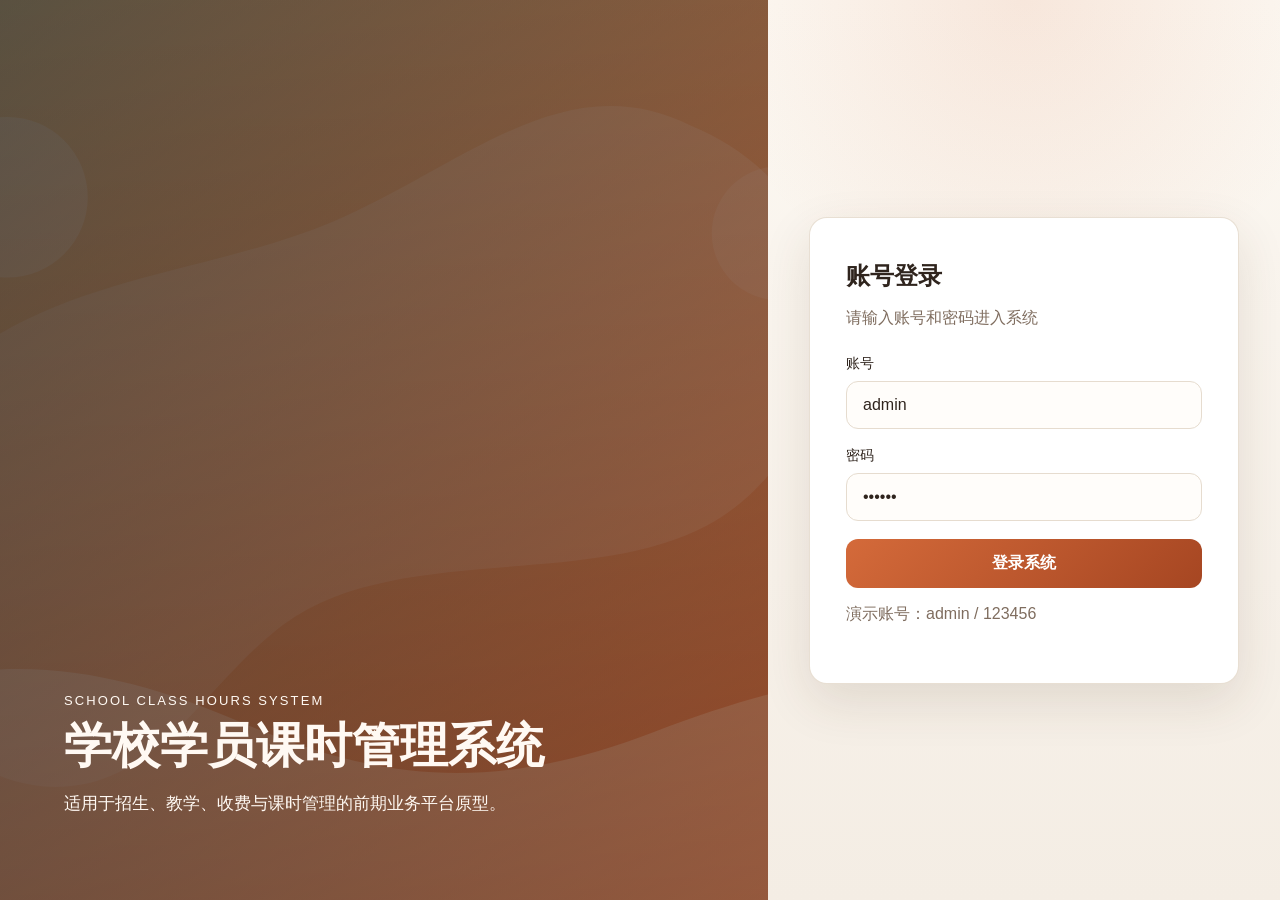
==== pages/dashboard.html @ 2f424b57 "完善班级删除规则与提示" ====
<!DOCTYPE html>
<html lang="zh-CN">

<head>
  <meta charset="UTF-8">
  <meta name="viewport" content="width=device-width, initial-scale=1.0">
  <title>学校学员课时管理系统</title>
  <link rel="stylesheet" href="../css/style.css">
</head>

<body>
  <section class="dashboard">
    <aside class="sidebar">
      <div class="brand-block">
        <div class="brand-mark">艺</div>
        <div>
          <h2>课时管理系统</h2>
          <p>School Admin</p>
        </div>
      </div>

      <nav class="menu">
        <div class="menu-group" data-group="frontdesk">
          <button class="menu-parent active expanded" type="button" data-parent="frontdesk">
            <span>前台业务</span>
            <span class="menu-arrow">▼</span>
          </button>
          <div class="submenu">
            <button class="menu-item" type="button" data-page="enrollment" data-parent-group="frontdesk">新生报名</button>
          </div>
        </div>

        <div class="menu-group" data-group="teaching">
          <button class="menu-parent active expanded" type="button" data-parent="teaching">
            <span>教学管理</span>
            <span class="menu-arrow">▼</span>
          </button>
          <div class="submenu">
            <button class="menu-item" type="button" data-page="teacher" data-parent-group="teaching">教师管理</button>
            <button class="menu-item" type="button" data-page="course" data-parent-group="teaching">课程管理</button>
            <button class="menu-item" type="button" data-page="class" data-parent-group="teaching">班级管理</button>
            <button class="menu-item active" type="button" data-page="student" data-parent-group="teaching">学员管理</button>
            <button class="menu-item" type="button" data-page="session" data-parent-group="teaching">上课管理</button>
            <button class="menu-item" type="button" data-page="charge" data-parent-group="teaching">收费模式</button>
          </div>
        </div>

        <div class="menu-group" data-group="finance">
          <button class="menu-parent active expanded" type="button" data-parent="finance">
            <span>财务管理</span>
            <span class="menu-arrow">▼</span>
          </button>
          <div class="submenu">
            <button class="menu-item" type="button" data-page="transaction" data-parent-group="finance">流水管理</button>
          </div>
        </div>
      </nav>
    </aside>

    <main class="main-panel">
      <header class="topbar">
        <div>
          <p class="page-tag" id="pageTag">教学管理</p>
          <h1 id="pageTitle">学员管理</h1>
        </div>

        <div class="top-actions">
          <label class="search-box hidden" id="topSearchBox">
            <input type="search" id="studentSearch" placeholder="搜索学员姓名" autocomplete="off" autocapitalize="off" autocorrect="off" spellcheck="false">
            <span>搜索</span>
          </label>
          <button class="ghost-btn" type="button" id="logoutBtn">退出登录</button>
        </div>
      </header>

      <section class="content-panels">
        <section class="content-panel active" id="panel-student">
          <div class="content-grid">
            <article class="hero-card">
              <div>
                <p class="card-tag">学员管理</p>
                <h2>在读学员总览</h2>
                <p class="card-desc">查看当前在读学员、续费提醒、班级分布与生日提醒情况。</p>
                <div class="mini-stats student-mini-stats">
                  <div class="mini-stat">
                    <strong id="studentTotalCount">0</strong>
                    <span>在读学员</span>
                  </div>
                  <div class="mini-stat">
                    <strong id="studentClassCount">0</strong>
                    <span>开班数量</span>
                  </div>
                  <div class="mini-stat">
                    <strong id="studentBirthdayCount">0</strong>
                    <span>7天生日提醒</span>
                  </div>
                </div>
              </div>
              <div class="hero-actions">
                <button class="primary-btn" type="button" id="viewRenewalBtn">查看续费学员</button>
                <button class="secondary-btn" type="button" id="openSessionManageBtn">打开上课管理</button>
              </div>
            </article>

            <article class="info-card">
              <p class="card-tag">学员档案</p>
              <h3>管理说明</h3>
              <ul class="feature-list">
                <li>支持查看学员详情、转班、换老师、停课恢复、退费。</li>
                <li>剩余课时与上课记录联动，删除上课记录会自动恢复对应课时。</li>
                <li>剩余 4 课时及以下的学员会进入续费提醒。</li>
                <li>停课学员会被冻结，不能继续划课时；恢复后才可继续记录。</li>
              </ul>
            </article>

            <article class="table-card">
              <div class="section-head">
                <div>
                  <p class="card-tag">学员管理</p>
                  <h3>在读学员列表</h3>
                </div>
                <span class="result-count" id="resultCount">0 位学员</span>
              </div>
              <div id="studentStatusFilters" class="student-filter-bar"></div>
              <div class="table-wrap">
                <table>
                  <thead>
                    <tr>
                      <th>学员姓名</th>
                      <th>联系电话</th>
                      <th>报名课程</th>
                      <th>报名班级</th>
                      <th>授课老师</th>
                      <th>总课时</th>
                      <th>剩余课时</th>
                      <th>状态</th>
                      <th>操作</th>
                    </tr>
                  </thead>
                  <tbody id="studentTableBody"></tbody>
                </table>
              </div>
            </article>
          </div>
        </section>

        <section class="content-panel" id="panel-enrollment">
          <article class="panel-card wide-card">
            <div class="section-head">
              <div>
                <h3 id="enrollmentSectionTitle">新生报名管理</h3>
              </div>
            </div>

            <div class="business-nav">
              <button class="business-tab active" type="button" data-business-tab="registration">新生报名</button>
              <button class="business-tab" type="button" data-business-tab="retail">教材零售</button>
              <button class="business-tab" type="button" data-business-tab="birthday">学员生日</button>
              <button class="business-tab" type="button" data-business-tab="today">今日办理</button>
            </div>

            <div class="business-panel active" id="business-registration">
              <div class="form-section">
                <div class="section-head compact-head">
                  <div>
                    <h3>报名资料录入</h3>
                    <p class="form-helper">带 <span class="required-mark">*</span> 的栏目为必填项。课程和班级数据会与课程管理、班级管理保持同步。</p>
                  </div>
                </div>

                <div class="form-grid form-grid-3">
                  <div class="form-field">
                    <label>报名日期 <span class="required-mark">*</span></label>
                    <input type="date" id="enrollDateInput">
                  </div>
                  <div class="form-field">
                    <label>学员姓名 <span class="required-mark">*</span></label>
                    <input type="text" id="studentNameInput" autocomplete="off">
                  </div>
                  <div class="form-field">
                    <label>家长姓名 <span class="required-mark">*</span></label>
                    <input type="text" id="parentNameInput" autocomplete="off">
                  </div>
                  <div class="form-field">
                    <label>联系电话 <span class="required-mark">*</span></label>
                    <input type="text" id="parentPhoneInput" autocomplete="off">
                  </div>
                  <div class="form-field">
                    <label>学员年龄 <span class="required-mark">*</span></label>
                    <input type="number" id="studentAgeInput" min="1">
                  </div>
                  <div class="form-field">
                    <label>出生日期 <span class="required-mark">*</span></label>
                    <input type="date" id="birthMonthInput">
                  </div>
                  <div class="form-field">
                    <label>报名课程类型 <span class="required-mark">*</span></label>
                    <select id="courseSelect"></select>
                  </div>
                  <div class="form-field">
                    <label>报名班级 <span class="required-mark">*</span></label>
                    <select id="classSelect"></select>
                  </div>
                  <div class="form-field">
                    <label>授课老师 <span class="required-mark">*</span></label>
                    <select id="teacherSelect"></select>
                  </div>
                  <div class="form-field">
                    <label>报名课时包 <span class="required-mark">*</span></label>
                    <select id="packageSelect"></select>
                  </div>
                  <div class="form-field">
                    <label>赠送课时</label>
                    <input type="number" id="giftHoursInput" min="0" value="0">
                  </div>
                  <div class="form-field">
                    <label>课时说明</label>
                    <input type="text" id="packageNoteInput" autocomplete="off">
                  </div>
                  <div class="form-field" style="grid-column: 1 / -1;">
                    <label>备注事项</label>
                    <textarea id="remarkInput" rows="3"></textarea>
                  </div>
                </div>

                <p class="form-helper top-space" id="enrollmentEditHint">当前为新增报名状态，可直接填写后提交。</p>
                <div class="enrollment-actions">
                  <button class="primary-btn" type="button" id="saveEnrollmentBtn">提交按钮</button>
                  <button class="secondary-btn" type="button" id="resetEnrollmentBtn">重置内容</button>
                </div>
              </div>

              <div class="section-head">
                <div>
                  <h3>今日新生报名记录</h3>
                </div>
                <span class="result-count" id="enrollmentCount">0 条记录</span>
              </div>
              <div class="table-wrap">
                <table>
                  <thead>
                    <tr>
                      <th>报名日期</th>
                      <th>学员姓名</th>
                      <th>家长姓名</th>
                      <th>报名课程</th>
                      <th>报名班级</th>
                      <th>课时包</th>
                      <th>赠送课时</th>
                      <th>授课老师</th>
                      <th>操作</th>
                    </tr>
                  </thead>
                  <tbody id="enrollmentTableBody"></tbody>
                </table>
              </div>
            </div>

            <div class="business-panel" id="business-retail">
              <div class="section-head">
                <div>
                  <h3>教材零售</h3>
                  <p class="form-helper">零售记录会自动同步到流水管理中。</p>
                </div>
                <button class="primary-btn" type="button" id="addRetailBtn">新增零售</button>
              </div>
              <div class="table-wrap">
                <table>
                  <thead>
                    <tr>
                      <th>销售日期</th>
                      <th>物品名称</th>
                      <th>商品分类</th>
                      <th>数量</th>
                      <th>单价</th>
                      <th>销售金额</th>
                      <th>购买人</th>
                      <th>操作</th>
                    </tr>
                  </thead>
                  <tbody id="retailTableBody"></tbody>
                </table>
              </div>
            </div>

            <div class="business-panel" id="business-birthday">
              <div class="section-head">
                <div>
                  <h3>学员生日</h3>
                  <p class="form-helper">仅展示当前日期起 7 天内即将过生日的学员。</p>
                </div>
              </div>
              <div class="table-wrap">
                <table>
                  <thead>
                    <tr>
                      <th>学员姓名</th>
                      <th>生日日期</th>
                      <th>班级</th>
                      <th>备注</th>
                      <th>操作</th>
                    </tr>
                  </thead>
                  <tbody id="birthdayTableBody"></tbody>
                </table>
              </div>
            </div>

            <div class="business-panel" id="business-today">
              <div class="section-head">
                <div>
                  <h3>今日办理</h3>
                </div>
              </div>
              <div class="form-grid form-grid-3">
                <div class="form-field">
                  <label>办理日期</label>
                  <input type="date" id="todayDateFilter">
                </div>
                <div class="form-field">
                  <label>课程类别</label>
                  <select id="todayCourseFilter"></select>
                </div>
                <div class="form-field align-end">
                  <div class="inline-actions">
                    <button class="primary-btn" type="button" id="filterTodayBtn">办理查询</button>
                    <button class="secondary-btn" type="button" id="resetTodayBtn">清空</button>
                  </div>
                </div>
              </div>
              <div class="table-wrap top-space">
                <table>
                  <thead>
                    <tr>
                      <th>办理日期</th>
                      <th>时间</th>
                      <th>办理事项</th>
                      <th>姓名</th>
                      <th>课程类别</th>
                      <th>状态</th>
                    </tr>
                  </thead>
                  <tbody id="todayTableBody"></tbody>
                </table>
              </div>
            </div>
          </article>
        </section>

        <section class="content-panel" id="panel-teacher">
          <article class="panel-card">
            <div class="teacher-toolbar">
              <div>
                <p class="card-tag">教师管理</p>
                <h3>教师档案</h3>
              </div>
              <div class="inline-actions">
                <label class="search-box teacher-search-box">
                  <input type="search" id="teacherSearch" placeholder="搜索教师姓名或电话" autocomplete="off">
                  <span>搜索</span>
                </label>
                <button class="primary-btn" type="button" id="addTeacherBtn">添加教师</button>
              </div>
            </div>

            <div class="teacher-list-head hidden" id="teacherListHead">
              <span class="result-count" id="teacherCount">0 位教师</span>
            </div>
            <div class="teacher-empty-state" id="teacherEmptyState">
              <h4>当前还没有教师信息</h4>
              <p>点击右上角“添加教师”后，这里会显示已有教师的基本信息卡片。</p>
            </div>
            <div class="teacher-card-grid hidden" id="teacherCardList"></div>
          </article>
        </section>

        <section class="content-panel" id="panel-course">
          <article class="panel-card">
            <div class="section-head">
              <div>
                <p class="card-tag">课程管理</p>
                <h3>课程类型维护</h3>
                <p class="form-helper">课程类型单独维护，新生报名和教材零售会同步读取这里的课程数据。</p>
              </div>
              <button class="primary-btn" type="button" id="courseQuickAddBtn">新建课程</button>
            </div>

            <div class="table-wrap">
              <table>
                <thead>
                  <tr>
                    <th>课程类型</th>
                    <th>操作</th>
                  </tr>
                </thead>
                <tbody id="courseTableBody"></tbody>
              </table>
            </div>
          </article>
        </section>

        <section class="content-panel" id="panel-class">
          <article class="panel-card">
            <div class="section-head">
              <div>
                <p class="card-tag">教学管理</p>
                <h3>班级管理</h3>
              </div>
              <div class="inline-actions">
                <label class="search-box class-search-box">
                  <input type="search" id="classSearch" placeholder="搜索班级名称" autocomplete="off">
                  <span>搜索</span>
                </label>
                <button class="primary-btn" type="button" id="addClassTypeBtn">新建班级类型</button>
                <button class="primary-btn" type="button" id="addClassBtn">新建班级</button>
              </div>
            </div>

            <div class="form-section">
              <div class="section-head compact-head">
                <div>
                  <h3>班级设置</h3>
                  <p class="form-helper">班级名称和班级类型在这里维护，新生报名、学员转班和上课管理会同步读取这里的班级数据。</p>
                </div>
              </div>

              <div class="form-grid class-manager-grid">
                <div class="form-field">
                  <label>班级名称</label>
                  <input type="text" id="newClassInput" placeholder="如：古筝少儿启蒙班" autocomplete="off">
                </div>
                <div class="form-field">
                  <label>班级类型</label>
                  <select id="classTypeSelect"></select>
                </div>
              </div>
            </div>

            <div class="table-wrap">
              <table>
                <thead>
                  <tr>
                    <th>班级名称</th>
                    <th>班级类型</th>
                    <th>状态</th>
                    <th>当前授课老师</th>
                    <th>在读学员</th>
                    <th>操作</th>
                  </tr>
                </thead>
                <tbody id="classTableBody"></tbody>
              </table>
            </div>
          </article>
        </section>

        <section class="content-panel" id="panel-session">
          <article class="panel-card wide-card">
            <div class="section-head">
              <div>
                <p class="card-tag">上课管理</p>
                <h3>上课记录</h3>
                <p class="form-helper">先选择教师，再选择班级，只显示该教师当前名下可上课的学员。</p>
              </div>
              <button class="primary-btn" type="button" id="chooseTeacherBtn">选择教师</button>
            </div>

            <div class="mini-stats">
              <div class="mini-stat">
                <strong id="sessionTeacherDisplay">未选择</strong>
                <span>当前教师</span>
              </div>
              <div class="mini-stat">
                <strong id="sessionAvailableClassCount">0</strong>
                <span>可上课班级</span>
              </div>
              <div class="mini-stat">
                <strong id="sessionPendingStudentCount">0 / 0</strong>
                <span>已选学员</span>
              </div>
            </div>

            <div class="session-view-tabs" id="sessionViewTabs">
              <button class="business-tab active" type="button" data-session-view="editor">记录上课</button>
              <button class="business-tab" type="button" data-session-view="history">上课记录</button>
            </div>

            <div class="session-view-panel" id="sessionEditorPanel">
            <div class="form-grid top-space">
              <div class="form-field">
                <label>上课日期</label>
                <input type="date" id="sessionLessonDateInput">
              </div>
            </div>
            <div class="session-class-toolbar">
              <span class="session-class-label">教师名下班级</span>
              <div class="session-class-tabs" id="sessionClassTabs"></div>
            </div>

            <div class="session-student-panel">
              <div class="session-student-list" id="sessionStudentList"></div>
            </div>

            <div class="inline-actions session-action-row">
              <button class="secondary-btn" type="button" id="sessionSelectAllBtn">全选</button>
              <button class="secondary-btn" type="button" id="sessionResetBtn">重置</button>
              <button class="primary-btn" type="button" id="saveSessionBtn">记录上课</button>
            </div>

              </div>

              <div class="session-view-panel hidden" id="sessionHistoryPanel">
              <div class="transaction-filter-bar simple-filter-bar top-space" id="sessionRecordFilterBar">
                <div class="form-field">
                  <label>上课日期</label>
                  <input type="date" id="sessionDateFilter">
                </div>
                <div class="form-field">
                  <label>教师</label>
                  <select id="sessionTeacherFilter"></select>
                </div>
                <div class="form-field">
                  <label>班级</label>
                  <select id="sessionClassFilter"></select>
                </div>
                <div class="form-field align-end">
                  <div class="inline-actions">
                    <button class="primary-btn" type="button" id="filterSessionBtn">查询</button>
                    <button class="secondary-btn" type="button" id="resetSessionFilterBtn">清空</button>
                  </div>
                </div>
              </div>

              <div class="section-head top-space">
              <div>
                <h3>最近上课记录</h3>
              </div>
              <span class="result-count" id="sessionRecordCount">0 条记录</span>
            </div>
            <div class="table-wrap">
              <table>
                <thead>
                  <tr>
                    <th>上课日期</th>
                    <th>教师</th>
                    <th>班级</th>
                    <th>到课人数</th>
                    <th>记录详情</th>
                    <th>操作</th>
                  </tr>
                </thead>
                <tbody id="sessionTableBody"></tbody>
              </table>
            </div>
            <div class="table-pagination">
              <button class="secondary-btn" type="button" id="sessionPrevPageBtn"></button>
              <span class="pagination-info" id="sessionPageInfo"></span>
              <button class="secondary-btn" type="button" id="sessionNextPageBtn"></button>
            </div>
              </div>
          </article>
        </section>

        <section class="content-panel" id="panel-charge">
          <article class="panel-card">
            <div class="section-head">
              <div>
                <p class="card-tag">收费模式</p>
                <h3>课时包设置</h3>
              </div>
            </div>
            <div class="pricing-grid" id="chargePackageList"></div>
          </article>
        </section>

        <section class="content-panel" id="panel-transaction">
          <article class="panel-card">
            <div class="section-head">
              <div>
                <p class="card-tag">财务管理</p>
                <h3>流水管理</h3>
              </div>
            </div>

            <div class="transaction-filter-bar">
              <div class="form-field">
                <label>开始日期</label>
                <input type="date" id="transactionDateFrom">
              </div>
              <div class="form-field">
                <label>结束日期</label>
                <input type="date" id="transactionDateTo">
              </div>
              <div class="form-field">
                <label>校区</label>
                <select id="transactionCampusFilter"></select>
              </div>
              <div class="form-field">
                <label>课程</label>
                <select id="transactionCourseFilter"></select>
              </div>
              <div class="form-field">
                <label>商品分类</label>
                <select id="transactionCategoryFilter"></select>
              </div>
              <div class="form-field">
                <label>搜索姓名</label>
                <input type="search" id="transactionStudentKeyword" autocomplete="off">
              </div>
              <div class="form-field">
                <label>搜索商品名称</label>
                <input type="search" id="transactionItemKeyword" autocomplete="off">
              </div>
              <div class="form-field align-end">
                <div class="inline-actions">
                  <button class="primary-btn" type="button" id="filterTransactionBtn">查询</button>
                  <button class="secondary-btn" type="button" id="resetTransactionBtn">清空</button>
                </div>
              </div>
            </div>

            <div class="mini-stats transaction-stats">
              <div class="mini-stat">
                <strong id="transactionTotalAmount">0</strong>
                <span>查询总金额</span>
              </div>
              <div class="mini-stat">
                <strong id="transactionTuitionAmount">0</strong>
                <span>学费金额</span>
              </div>
              <div class="mini-stat">
                <strong id="transactionRetailAmount">0</strong>
                <span>销售金额</span>
              </div>
              <div class="mini-stat">
                <strong id="transactionOtherAmount">0</strong>
                <span>其他金额</span>
              </div>
            </div>

            <div class="table-wrap">
              <table>
                <thead>
                  <tr>
                    <th>日期</th>
                    <th>姓名</th>
                    <th>类型</th>
                    <th>金额</th>
                    <th>校区</th>
                    <th>课程</th>
                    <th>商品分类</th>
                    <th>商品名称</th>
                    <th>备注</th>
                  </tr>
                </thead>
                <tbody id="transactionTableBody"></tbody>
              </table>
            </div>
          </article>
        </section>
      </section>
    </main>
  </section>

  <div class="modal hidden" id="renewalModal">
    <div class="modal-mask" id="modalMask"></div>
    <div class="modal-card">
      <div class="modal-head">
        <div>
          <h3>即将续费学员</h3>
        </div>
        <button class="close-btn" type="button" id="closeModalBtn">关闭</button>
      </div>
      <div class="modal-list" id="renewalList"></div>
    </div>
  </div>

  <div class="modal hidden" id="renewalFormModal">
    <div class="modal-mask" id="renewalFormModalMask"></div>
    <div class="modal-card">
      <div class="modal-head">
        <div>
          <h3 id="renewalFormTitle">学员续费</h3>
        </div>
        <button class="close-btn" type="button" id="closeRenewalFormBtn">关闭</button>
      </div>
      <div class="form-grid form-grid-3">
        <div class="form-field">
          <label>姓名</label>
          <input type="text" id="renewalStudentName" readonly>
        </div>
        <div class="form-field">
          <label>报名课程</label>
          <input type="text" id="renewalCourseName" readonly>
        </div>
        <div class="form-field">
          <label>课包</label>
          <select id="renewalPackageSelect"></select>
        </div>
        <div class="form-field">
          <label>赠送课时</label>
          <input type="number" id="renewalGiftHoursInput" min="0" value="0">
        </div>
        <div class="form-field">
          <label>应收金额</label>
          <input type="number" id="renewalReceivableInput" readonly>
        </div>
        <div class="form-field">
          <label>优惠方式</label>
          <select id="renewalDiscountMode">
            <option value="discount">%打折</option>
            <option value="reduce">优惠</option>
          </select>
        </div>
        <div class="form-field" id="renewalDiscountRateField">
          <label>折扣选择</label>
          <select id="renewalDiscountRate"></select>
        </div>
        <div class="form-field hidden" id="renewalDiscountAmountField">
          <label>优惠金额</label>
          <input type="number" id="renewalDiscountAmount" min="0" value="0">
        </div>
        <div class="form-field">
          <label>实收金额</label>
          <input type="number" id="renewalReceivedInput" readonly>
        </div>
        <div class="form-field" style="grid-column: 1 / -1;">
          <label>备注</label>
          <textarea id="renewalNoteInput" rows="3"></textarea>
        </div>
      </div>
      <div class="enrollment-actions">
        <button class="primary-btn" type="button" id="saveRenewalBtn">保存续费</button>
        <button class="secondary-btn" type="button" id="cancelRenewalBtn">取消</button>
      </div>
    </div>
  </div>

  <div class="modal hidden" id="teacherModal">
    <div class="modal-mask" id="teacherModalMask"></div>
    <div class="modal-card">
      <div class="modal-head">
        <div>
          <h3 id="teacherFormTitle">添加教师</h3>
        </div>
        <button class="close-btn" type="button" id="closeTeacherModalBtn">关闭</button>
      </div>
      <div class="autofill-decoy">
        <input type="text" autocomplete="username">
        <input type="password" autocomplete="new-password">
      </div>
      <div class="form-grid">
        <div class="form-field">
          <label>教师姓名</label>
          <input type="text" id="teacherName" autocomplete="off">
        </div>
        <div class="form-field">
          <label>昵称</label>
          <input type="text" id="teacherNickname" autocomplete="off">
        </div>
        <div class="form-field">
          <label>教授科目</label>
          <input type="text" id="teacherSubject" autocomplete="off">
        </div>
        <div class="form-field">
          <label>联系电话</label>
          <input type="text" id="teacherPhone" autocomplete="off">
        </div>
      </div>
      <div class="enrollment-actions">
        <button class="primary-btn" type="button" id="saveTeacherBtn">保存教师</button>
        <button class="secondary-btn" type="button" id="cancelTeacherBtn">取消</button>
      </div>
    </div>
  </div>

  <div class="modal hidden" id="retailModal">
    <div class="modal-mask" id="retailModalMask"></div>
    <div class="modal-card">
      <div class="modal-head">
        <div>
          <h3 id="retailFormTitle">新增零售</h3>
        </div>
        <button class="close-btn" type="button" id="closeRetailModalBtn">关闭</button>
      </div>
      <div class="form-grid form-grid-3">
        <div class="form-field">
          <label>销售日期</label>
          <input type="date" id="retailDateInput">
        </div>
        <div class="form-field">
          <label>物品名称</label>
          <input type="text" id="retailItemInput" autocomplete="off">
        </div>
        <div class="form-field">
          <label>商品分类</label>
          <select id="retailCategoryInput"></select>
        </div>
        <div class="form-field">
          <label>数量</label>
          <input type="number" id="retailQuantityInput" min="1" value="1">
        </div>
        <div class="form-field">
          <label>单价</label>
          <input type="number" id="retailUnitPriceInput" min="0" value="0">
        </div>
        <div class="form-field">
          <label>销售金额</label>
          <input type="number" id="retailAmountInput" min="0" value="0">
        </div>
        <div class="form-field">
          <label>购买人</label>
          <input type="text" id="retailBuyerInput" autocomplete="off">
        </div>
        <div class="form-field">
          <label>校区</label>
          <select id="retailCampusInput"></select>
        </div>
        <div class="form-field">
          <label>关联课程</label>
          <select id="retailCourseInput"></select>
        </div>
        <div class="form-field">
          <label>收款方式</label>
          <input type="text" id="retailPaymentInput" autocomplete="off">
        </div>
        <div class="form-field">
          <label>经办人</label>
          <input type="text" id="retailOperatorInput" autocomplete="off">
        </div>
        <div class="form-field" style="grid-column: 1 / -1;">
          <label>备注</label>
          <textarea id="retailRemarkInput" rows="3"></textarea>
        </div>
      </div>
      <div class="enrollment-actions">
        <button class="primary-btn" type="button" id="saveRetailBtn">保存记录</button>
        <button class="secondary-btn" type="button" id="cancelRetailBtn">取消</button>
      </div>
    </div>
  </div>

  <div class="modal hidden" id="studentAdjustModal">
    <div class="modal-mask" id="studentAdjustMask"></div>
    <div class="modal-card">
      <div class="modal-head">
        <div>
          <h3 id="studentAdjustTitle">学员调整</h3>
          <p class="form-helper" id="adjustStudentName"></p>
        </div>
        <button class="close-btn" type="button" id="closeStudentAdjustBtn">关闭</button>
      </div>
      <div class="form-grid">
        <div class="form-field hidden" id="adjustCourseField">
          <label>课程</label>
          <select id="adjustCourseSelect"></select>
        </div>
        <div class="form-field" id="adjustClassField">
          <label>班级</label>
          <select id="adjustClassSelect"></select>
        </div>
        <div class="form-field" id="adjustTeacherField">
          <label>教师</label>
          <select id="adjustTeacherSelect"></select>
        </div>
        <div class="form-field">
          <label>生效日期</label>
          <input type="date" id="adjustEffectiveDate">
        </div>
        <div class="form-field" style="grid-column: 1 / -1;">
          <label>备注</label>
          <textarea id="adjustNoteInput" rows="3"></textarea>
        </div>
      </div>
      <div class="enrollment-actions">
        <button class="primary-btn" type="button" id="saveStudentAdjustBtn">保存调整</button>
        <button class="secondary-btn" type="button" id="cancelStudentAdjustBtn">取消</button>
      </div>
    </div>
  </div>

  <div class="modal hidden" id="sessionTeacherModal">
    <div class="modal-mask" id="sessionTeacherMask"></div>
    <div class="modal-card">
      <div class="modal-head">
        <div>
          <h3>选择教师</h3>
        </div>
        <button class="close-btn" type="button" id="closeSessionTeacherModalBtn">关闭</button>
      </div>
      <div class="modal-list" id="sessionTeacherList"></div>
    </div>
  </div>

  <div class="modal hidden" id="managementEditorModal">
    <div class="modal-mask" id="managementEditorMask"></div>
    <div class="modal-box management-dialog">
      <button class="close-btn" type="button" id="closeManagementEditorBtn">关闭</button>
      <h3 id="managementEditorTitle">新建内容</h3>
      <p class="form-helper" id="managementEditorHint"></p>
      <div class="form-field">
        <label id="managementEditorLabel">名称</label>
        <input type="text" id="managementEditorInput" autocomplete="off" autocapitalize="off" autocorrect="off" spellcheck="false">
      </div>
      <div class="enrollment-actions top-space">
        <button class="primary-btn" type="button" id="saveManagementEditorBtn">保存</button>
        <button class="secondary-btn" type="button" id="cancelManagementEditorBtn">取消</button>
      </div>
    </div>
  </div>

  <div class="toast hidden" id="toast"></div>

  <script src="../js/dashboard/core/state.js"></script>
  <script src="../js/dashboard/core/utils.js"></script>
  <script src="../js/dashboard/modules/common.js"></script>
  <script src="../js/dashboard/modules/charge.js"></script>
  <script src="../js/dashboard/modules/course.js"></script>
  <script src="../js/dashboard/modules/class.js"></script>
  <script src="../js/dashboard/modules/management-editor.js"></script>
  <script src="../js/dashboard/modules/teacher.js"></script>
  <script src="../js/dashboard/modules/renewal.js"></script>
  <script src="../js/dashboard/modules/enrollment.js"></script>
  <script src="../js/dashboard/modules/retail.js"></script>
  <script src="../js/dashboard/modules/student.js"></script>
  <script src="../js/dashboard/modules/session.js"></script>
  <script src="../js/dashboard/modules/transaction.js"></script>
  <script src="../js/dashboard/app.js"></script>
</body>

</html>
---- css/style.css ----
:root {
  --bg: #f4f1eb;
  --panel-strong: #fff;
  --line: #e6dccf;
  --text: #2f241d;
  --muted: #7f6d5f;
  --brand: #d46a3a;
  --brand-deep: #a64622;
  --accent: #224b63;
  --success: #2d8a5f;
  --warning: #c56d1f;
  --shadow: 0 18px 50px rgba(72, 47, 24, 0.12);
}

* {
  box-sizing: border-box;
}

body {
  margin: 0;
  font-family: "Microsoft YaHei", "PingFang SC", sans-serif;
  background: var(--bg);
  color: var(--text);
}

button,
input {
  font: inherit;
}

.hidden {
  display: none !important;
}

.autofill-decoy {
  position: absolute;
  width: 0;
  height: 0;
  overflow: hidden;
  opacity: 0;
  pointer-events: none;
}

.login-screen {
  min-height: 100vh;
  display: grid;
  grid-template-columns: 1.2fr 0.8fr;
}

.login-visual {
  position: relative;
  overflow: hidden;
  background:
    linear-gradient(135deg, rgba(15, 34, 56, 0.62), rgba(212, 106, 58, 0.45)),
    url("../images/login-bg.svg");
  background-size: cover;
  background-position: center;
}

.visual-overlay {
  position: absolute;
  inset: 0;
  background: linear-gradient(180deg, rgba(0, 0, 0, 0.12), rgba(0, 0, 0, 0.32));
}

.visual-copy {
  position: absolute;
  left: 64px;
  bottom: 80px;
  z-index: 1;
  max-width: 540px;
  color: #fff9f3;
}

.eyebrow,
.page-tag,
.card-tag {
  margin: 0 0 10px;
  font-size: 13px;
  letter-spacing: 0.16em;
  text-transform: uppercase;
}

.visual-copy h1 {
  margin: 0 0 16px;
  font-size: 48px;
  line-height: 1.15;
}

.visual-copy p:last-child {
  margin: 0;
  font-size: 17px;
  line-height: 1.8;
}

.login-panel {
  display: flex;
  align-items: center;
  justify-content: center;
  padding: 32px;
  background:
    radial-gradient(circle at top, rgba(212, 106, 58, 0.12), transparent 34%),
    linear-gradient(180deg, #fcf8f2, #f4ede4);
}

.login-card,
.hero-card,
.info-card,
.table-card,
.modal-card {
  background: var(--panel-strong);
  border: 1px solid rgba(230, 220, 207, 0.9);
  border-radius: 18px;
  box-shadow: var(--shadow);
}

.login-card {
  width: min(100%, 430px);
  padding: 42px 36px;
}

.login-card h2,
.topbar h1,
.hero-card h2,
.section-head h3,
.modal-head h3 {
  margin: 0;
}

.login-note,
.hint,
.card-desc,
.brand-block p,
.menu-item,
.result-count {
  color: var(--muted);
}

.login-form {
  display: grid;
  gap: 18px;
  margin-top: 26px;
}

.login-form label {
  display: grid;
  gap: 8px;
}

.login-form span {
  font-size: 14px;
  color: var(--text);
}

.login-form input,
.search-box input {
  width: 100%;
  border: 1px solid var(--line);
  border-radius: 12px;
  padding: 14px 16px;
  background: #fffdfa;
  color: var(--text);
  outline: none;
  transition: border-color 0.2s ease, box-shadow 0.2s ease;
}

.login-form input:focus,
.search-box input:focus,
.form-field input:focus,
.form-field select:focus,
.form-field textarea:focus {
  border-color: rgba(212, 106, 58, 0.8);
  box-shadow: 0 0 0 4px rgba(212, 106, 58, 0.12);
}

.primary-btn,
.secondary-btn,
.ghost-btn,
.close-btn,
.menu-parent,
.menu-item {
  border: none;
  cursor: pointer;
  transition: transform 0.2s ease, background 0.2s ease, color 0.2s ease;
}

.primary-btn {
  padding: 14px 22px;
  border-radius: 12px;
  background: linear-gradient(135deg, var(--brand), var(--brand-deep));
  color: #fff;
  font-weight: 700;
}

.secondary-btn,
.ghost-btn,
.close-btn {
  padding: 12px 18px;
  border-radius: 12px;
  background: #f7efe5;
  color: var(--text);
}

.primary-btn:hover,
.secondary-btn:hover,
.ghost-btn:hover,
.close-btn:hover,
.menu-parent:hover,
.menu-item:hover,
.business-tab:hover,
.business-entry-card:hover,
.table-action-btn:hover,
.table-edit-btn:hover,
.table-detail-btn:hover {
  transform: translateY(-1px);
}

.dashboard {
  min-height: 100vh;
  display: grid;
  grid-template-columns: 280px 1fr;
}

.sidebar {
  padding: 28px 22px;
  background: linear-gradient(180deg, #fffaf4, #f5ece2);
  border-right: 1px solid var(--line);
}

.brand-block {
  display: flex;
  gap: 14px;
  align-items: center;
  margin-bottom: 30px;
  padding: 18px;
  border-radius: 16px;
  background: rgba(255, 255, 255, 0.72);
}

.brand-mark {
  width: 52px;
  height: 52px;
  display: grid;
  place-items: center;
  border-radius: 14px;
  background: linear-gradient(135deg, var(--accent), #3d718d);
  color: #fff;
  font-size: 24px;
  font-weight: 700;
}

.brand-block h2 {
  margin: 0 0 4px;
  font-size: 20px;
}

.menu {
  display: grid;
  gap: 18px;
}

.menu-group {
  display: grid;
  gap: 10px;
}

.menu-parent {
  display: flex;
  align-items: center;
  justify-content: space-between;
  text-align: left;
  padding: 14px 16px;
  border-radius: 12px;
  background: #efe3d6;
  color: var(--text);
  font-weight: 700;
}

.menu-parent.active {
  background: linear-gradient(135deg, #f3d9c9, #edd2bf);
}

.menu-arrow {
  font-size: 14px;
  color: var(--muted);
  transition: transform 0.2s ease;
}

.menu-parent.expanded .menu-arrow {
  transform: rotate(0deg);
}

.menu-group.collapsed .menu-arrow {
  transform: rotate(-90deg);
}

.submenu {
  display: grid;
  gap: 8px;
  padding-left: 8px;
}

.menu-group.collapsed .submenu {
  display: none;
}

.menu-item {
  text-align: left;
  padding: 12px 14px;
  border-radius: 12px;
  background: transparent;
}

.menu-item.active {
  background: rgba(212, 106, 58, 0.12);
  color: var(--brand-deep);
  font-weight: 700;
}

.main-panel {
  padding: 28px;
}

.content-panels {
  min-height: calc(100vh - 180px);
}

.content-panel {
  display: none;
}

.content-panel.active {
  display: block;
}

.topbar {
  display: flex;
  align-items: center;
  justify-content: space-between;
  gap: 20px;
  margin-bottom: 26px;
}

.top-actions {
  display: flex;
  gap: 14px;
  align-items: center;
}

.search-box {
  position: relative;
  min-width: 280px;
}

.search-box span {
  position: absolute;
  right: 16px;
  top: 50%;
  transform: translateY(-50%);
  color: var(--muted);
  font-size: 14px;
}

.content-grid {
  display: grid;
  grid-template-columns: 1.3fr 0.7fr;
  gap: 22px;
}

.page-layout {
  display: grid;
  grid-template-columns: 0.85fr 1.15fr;
  gap: 22px;
}

.panel-card {
  padding: 24px;
  background: var(--panel-strong);
  border: 1px solid rgba(230, 220, 207, 0.9);
  border-radius: 18px;
  box-shadow: var(--shadow);
}

.wide-card {
  grid-column: 1 / -1;
}

.form-grid {
  display: grid;
  grid-template-columns: repeat(2, minmax(0, 1fr));
  gap: 18px;
}

.form-grid-3 {
  grid-template-columns: repeat(3, minmax(0, 1fr));
}

.single-column {
  grid-template-columns: 1fr;
}

.form-field {
  display: grid;
  gap: 8px;
}

.form-field label {
  font-size: 14px;
  color: var(--muted);
}

.required-mark {
  color: #bf4d38;
  font-weight: 700;
}

.form-field input,
.form-field select,
.form-field textarea {
  width: 100%;
  border: 1px solid var(--line);
  border-radius: 12px;
  padding: 14px 16px;
  background: #fffdfa;
  color: var(--text);
  outline: none;
  font: inherit;
  resize: vertical;
}

.form-field select {
  padding-right: 46px;
  appearance: none;
  background-image:
    linear-gradient(45deg, transparent 50%, var(--muted) 50%),
    linear-gradient(135deg, var(--muted) 50%, transparent 50%);
  background-position:
    calc(100% - 24px) calc(50% - 3px),
    calc(100% - 18px) calc(50% - 3px);
  background-size: 6px 6px, 6px 6px;
  background-repeat: no-repeat;
}

.form-section {
  margin-bottom: 26px;
  padding: 20px;
  border: 1px solid #f0e2d3;
  border-radius: 16px;
  background: #fffbf6;
}

.compact-head {
  margin-bottom: 16px;
}

.business-nav {
  display: grid;
  grid-template-columns: repeat(4, minmax(0, 1fr));
  gap: 14px;
  margin-bottom: 18px;
}

.business-tab {
  padding: 14px 16px;
  border: 1px solid var(--line);
  border-radius: 12px;
  background: #fffaf4;
  cursor: pointer;
  color: var(--text);
  font-weight: 700;
}

.business-tab.active {
  background: linear-gradient(135deg, #f3d9c9, #edd2bf);
  color: var(--brand-deep);
}

.business-card-grid {
  display: grid;
  grid-template-columns: repeat(4, minmax(0, 1fr));
  gap: 16px;
  margin-bottom: 24px;
}

.business-entry-card {
  padding: 22px 20px;
  border: 1px solid #f0e2d3;
  border-radius: 16px;
  background: linear-gradient(180deg, #fffdf9, #fff7ed);
  text-align: left;
  cursor: pointer;
  transition: transform 0.2s ease, border-color 0.2s ease, box-shadow 0.2s ease;
}

.business-entry-card.active {
  border-color: rgba(212, 106, 58, 0.45);
  box-shadow: 0 14px 36px rgba(72, 47, 24, 0.1);
}

.business-entry-card strong {
  display: block;
  margin: 10px 0 8px;
  font-size: 22px;
  color: var(--text);
}

.business-entry-card p {
  margin: 0;
  color: var(--muted);
  line-height: 1.7;
}

.entry-label {
  font-size: 12px;
  letter-spacing: 0.12em;
  text-transform: uppercase;
  color: var(--brand-deep);
}

.business-panel {
  display: none;
  padding-top: 6px;
}

.business-panel.active {
  display: block;
}

.enrollment-actions {
  display: flex;
  gap: 14px;
  justify-content: flex-end;
  margin-bottom: 24px;
}

.inline-actions {
  display: flex;
  gap: 12px;
  flex-wrap: wrap;
}

.align-end {
  align-items: flex-end;
}

.course-manager-grid {
  align-items: end;
}

.class-manager-grid {
  grid-template-columns: repeat(2, minmax(0, 1fr));
  gap: 18px;
  align-items: start;
}

#panel-class .class-manager-grid {
  grid-template-columns: minmax(0, 1fr) minmax(240px, 320px);
  gap: 18px;
}

#panel-class .class-manager-grid .form-field:first-child {
  grid-column: 1 / 2;
}

#panel-class .class-manager-grid .form-field:last-child {
  align-self: end;
}

#panel-class #newClassInput {
  min-height: 52px;
}

#panel-class #addClassTypeBtn {
  background: #f7efe5;
  color: #9c633b;
  border: 1px solid #ead7c0;
  box-shadow: none;
}

#panel-class #addClassTypeBtn:hover {
  background: #f3e6d8;
}

#panel-class .class-manager-grid .form-field:last-child label {
  color: #9c633b;
  font-size: 14px;
}

#panel-class .class-manager-grid .form-field:last-child select {
  background: #fffaf4;
}

#closeManagementEditorBtn {
  display: none !important;
}

#panel-class .class-manager-grid .form-field:has(#newCourseInput),
#panel-class .class-manager-grid .form-field:has(#classCourseSelect) {
  display: none !important;
}

.teacher-toolbar {
  display: flex;
  align-items: center;
  justify-content: space-between;
  gap: 16px;
  margin-bottom: 18px;
}

.teacher-search-box {
  min-width: 320px;
}

.teacher-list-head {
  margin: 8px 0 14px;
}

.teacher-empty-state {
  padding: 36px 28px;
  border: 1px dashed #dfcfbf;
  border-radius: 14px;
  background: #fffbf6;
  text-align: center;
}

.teacher-empty-state h4,
.teacher-card-header h4 {
  margin: 0;
}

.teacher-empty-state p,
.teacher-card-header p,
.teacher-info-item span {
  color: var(--muted);
}

.teacher-card-grid {
  display: grid;
  grid-template-columns: repeat(2, minmax(0, 1fr));
  gap: 18px;
}

.teacher-card {
  padding: 20px;
  border: 1px solid #f0e2d3;
  border-radius: 14px;
  background: linear-gradient(180deg, #fffdf9, #fff7ed);
  box-shadow: 0 12px 28px rgba(72, 47, 24, 0.08);
}

.teacher-card-header {
  display: flex;
  justify-content: space-between;
  gap: 16px;
  align-items: flex-start;
  margin-bottom: 18px;
}

.teacher-card-header p {
  margin: 8px 0 0;
}

.teacher-info-list {
  display: grid;
  grid-template-columns: repeat(2, minmax(0, 1fr));
  gap: 14px;
}

.teacher-info-item {
  padding: 14px;
  border-radius: 12px;
  background: rgba(255, 255, 255, 0.72);
  border: 1px solid #f2e7db;
}

.teacher-info-item span,
.teacher-info-item strong {
  display: block;
}

.teacher-info-item strong {
  margin-top: 6px;
  color: var(--text);
}

.teacher-card .inline-actions {
  margin-top: 18px;
  justify-content: flex-end;
}

.session-flow-head {
  display: flex;
  align-items: center;
  justify-content: space-between;
  gap: 16px;
  margin: 18px 0 12px;
}

.session-class-toolbar {
  display: grid;
  gap: 10px;
  margin: 18px 0 8px;
}

.session-view-tabs {
  display: flex;
  gap: 12px;
  flex-wrap: wrap;
  margin-top: 18px;
}

.session-view-panel {
  display: block;
}

.session-class-label {
  font-size: 14px;
  color: var(--muted);
}

.session-class-tabs {
  display: flex;
  gap: 10px;
  flex-wrap: wrap;
}

.session-class-tab {
  padding: 10px 16px;
  border: 1px solid #e7d7c7;
  border-radius: 10px;
  background: #fffdfa;
  color: var(--text);
  cursor: pointer;
  transition: transform 0.2s ease, background 0.2s ease, border-color 0.2s ease;
}

.session-class-tab.active {
  background: linear-gradient(135deg, #f3d9c9, #edd2bf);
  border-color: rgba(212, 106, 58, 0.45);
  color: var(--brand-deep);
  font-weight: 700;
}

.session-current-teacher {
  display: grid;
  gap: 6px;
}

.session-current-teacher span {
  color: var(--muted);
  font-size: 14px;
}

.session-current-teacher strong {
  font-size: 18px;
  color: var(--text);
}

.session-student-panel {
  padding: 18px;
  border: 1px solid #f0e2d3;
  border-radius: 14px;
  background: #fffaf4;
  margin-bottom: 18px;
}

.session-student-list {
  display: grid;
  gap: 12px;
}

.session-student-card {
  display: flex;
  align-items: flex-start;
  justify-content: space-between;
  gap: 16px;
  padding: 14px 16px;
  border-radius: 12px;
  border: 1px solid #f1e5d8;
  background: rgba(255, 255, 255, 0.86);
}

.session-student-card label {
  display: flex;
  width: 100%;
  gap: 12px;
  align-items: flex-start;
  justify-content: space-between;
  cursor: pointer;
}

.session-student-card input[type="checkbox"] {
  margin-top: 2px;
  flex-shrink: 0;
}

.session-student-toggle {
  width: 100%;
}

.session-student-main strong,
.session-student-side strong {
  display: block;
}

.session-student-main {
  flex: 1;
}

.session-student-main span,
.session-student-side span,
.session-empty-note {
  color: var(--muted);
}

.session-student-side {
  text-align: right;
}

#panel-session .enrollment-actions {
  display: grid;
  gap: 14px;
  justify-content: stretch;
}

#panel-session .enrollment-actions > .primary-btn,
#panel-session .enrollment-actions > .secondary-btn {
  justify-self: end;
}

.session-action-row {
  justify-content: flex-end;
}

.align-end {
  align-items: end;
}

.form-helper {
  margin: 8px 0 0;
  color: var(--muted);
  line-height: 1.85;
}

.student-filter-bar {
  display: flex;
  flex-wrap: wrap;
  gap: 10px;
  margin: 14px 0 16px;
}

.student-filter-bar .secondary-btn.active {
  color: #fff;
  background: var(--brand);
  border-color: var(--brand);
}

.class-type-editor {
  display: flex;
  gap: 12px;
  margin: 14px 0 4px;
  align-items: center;
}

.class-search-box {
  min-width: 240px;
}

.class-type-editor input {
  flex: 1;
}

.management-dialog {
  max-width: 520px;
}

.mini-note {
  margin-top: 6px;
  font-size: 12px;
  color: var(--muted);
  line-height: 1.6;
}

.top-space {
  margin-top: 18px;
}

.student-mini-stats {
  margin-top: 20px;
}

.mini-stats {
  display: grid;
  grid-template-columns: repeat(3, minmax(0, 1fr));
  gap: 14px;
  margin-top: 18px;
}

.mini-stat,
.pricing-card {
  padding: 18px;
  border-radius: 14px;
  background: #fff8ef;
  border: 1px solid #f0e2d3;
}

.mini-stat strong,
.pricing-card strong {
  display: block;
  font-size: 28px;
  color: var(--brand-deep);
}

.mini-stat span,
.pricing-card p {
  color: var(--muted);
}

.pricing-grid {
  display: grid;
  grid-template-columns: repeat(3, minmax(0, 1fr));
  gap: 18px;
}

.pricing-card h4 {
  margin: 0 0 10px;
}

.table-action-btn,
.table-edit-btn,
.table-detail-btn {
  padding: 8px 14px;
  border: none;
  border-radius: 10px;
  cursor: pointer;
  color: #fff;
}

.table-edit-btn {
  margin-right: 8px;
  background: #315f96;
}

.table-detail-btn {
  margin-right: 8px;
  background: #5d7a2d;
}

.table-action-btn {
  background: #bf4d38;
}

.hero-card {
  display: flex;
  justify-content: space-between;
  gap: 24px;
  padding: 28px;
  background:
    radial-gradient(circle at top right, rgba(212, 106, 58, 0.14), transparent 28%),
    linear-gradient(180deg, #fffdf9, #fff8ef);
}

.stat-number {
  margin: 12px 0;
  font-size: 64px;
  line-height: 1;
  font-weight: 800;
  color: var(--brand-deep);
}

.hero-actions {
  display: grid;
  gap: 12px;
  align-content: start;
  min-width: 180px;
}

.info-card,
.table-card {
  padding: 24px;
}

.feature-list {
  margin: 18px 0 0;
  padding-left: 18px;
  line-height: 1.9;
  color: var(--muted);
}

.table-card {
  grid-column: 1 / -1;
}

.section-head {
  display: flex;
  align-items: center;
  justify-content: space-between;
  gap: 16px;
  margin-bottom: 16px;
}

.table-wrap {
  overflow: auto;
}

.table-pagination {
  display: flex;
  justify-content: flex-end;
  align-items: center;
  gap: 10px;
  margin-top: 14px;
}

.pagination-info {
  min-width: 120px;
  text-align: center;
  color: var(--muted);
  font-size: 14px;
}

table {
  width: 100%;
  border-collapse: collapse;
  min-width: 720px;
}

th,
td {
  padding: 16px 14px;
  text-align: left;
  border-bottom: 1px solid #f0e5d9;
}

th {
  color: var(--muted);
  font-weight: 600;
  background: #fff8ef;
}

.status-pill {
  display: inline-flex;
  align-items: center;
  padding: 6px 12px;
  border-radius: 999px;
  font-size: 13px;
  font-weight: 700;
}

.status-warning {
  background: rgba(197, 109, 31, 0.14);
  color: var(--warning);
}

.status-normal {
  background: rgba(45, 138, 95, 0.12);
  color: var(--success);
}

.detail-row td {
  background: #fffaf4;
}

.record-detail-box {
  display: grid;
  gap: 10px;
  padding: 8px 0;
  color: var(--muted);
}

.student-detail-box {
  gap: 18px;
}

.student-detail-view {
  display: block;
}

.student-detail-page {
  display: flex;
  flex-direction: column;
  gap: 22px;
}

.student-detail-body {
  display: grid;
  gap: 22px;
}

.detail-tab-bar {
  display: flex;
  gap: 12px;
  flex-wrap: wrap;
}

.detail-tab-bar .secondary-btn.active {
  color: #fff;
  background: var(--brand);
  border-color: var(--brand);
}

.detail-page-head {
  display: flex;
  align-items: flex-start;
  justify-content: space-between;
  gap: 16px;
}

.detail-block-grid {
  display: grid;
  grid-template-columns: repeat(2, minmax(0, 1fr));
  gap: 18px;
}

.detail-block {
  padding: 18px;
  border-radius: 14px;
  background: #fffaf4;
  border: 1px solid #f0e2d3;
}

.detail-block-single {
  grid-column: 1 / -1;
}

.detail-record-count {
  color: var(--muted);
  font-size: 14px;
}

.detail-basic-table-wrap {
  overflow: hidden;
  border-radius: 12px;
  border: 1px solid #f0e2d3;
  background: #fff;
}

.detail-basic-table {
  width: 100%;
  border-collapse: collapse;
  table-layout: fixed;
}

.detail-basic-table th,
.detail-basic-table td {
  padding: 14px 16px;
  border-bottom: 1px solid #f0e5d9;
  text-align: left;
  vertical-align: top;
}

.detail-basic-table th {
  background: #fff8ef;
  color: var(--muted);
  font-weight: 600;
}

.detail-basic-table th:nth-child(1),
.detail-basic-table th:nth-child(3) {
  width: 16%;
}

.detail-basic-table td:nth-child(2),
.detail-basic-table td:nth-child(4) {
  width: 34%;
}

.detail-basic-table tbody tr:last-child th,
.detail-basic-table tbody tr:last-child td {
  border-bottom: none;
}

.detail-remark-row {
  margin-top: 6px;
  color: var(--text);
  line-height: 1.8;
}

.detail-history-table-wrap {
  overflow: auto;
  border-radius: 12px;
  border: 1px solid #f0e2d3;
  background: #fff;
}

.detail-history-table {
  width: 100%;
  min-width: 920px;
  border-collapse: collapse;
}

.detail-history-table th,
.detail-history-table td {
  padding: 14px 12px;
  text-align: left;
  border-bottom: 1px solid #f0e5d9;
  background: #fff;
}

.detail-history-table th {
  background: #fff8ef;
  color: var(--muted);
  font-weight: 600;
}

.detail-history-table tbody tr:last-child td {
  border-bottom: none;
}

.detail-table-pagination {
  display: flex;
  align-items: center;
  justify-content: flex-end;
  gap: 10px;
  margin-top: 14px;
}

@media (max-width: 900px) {
  .detail-basic-table th,
  .detail-basic-table td {
    padding: 12px 14px;
  }

  .detail-basic-table th:nth-child(1),
  .detail-basic-table th:nth-child(3),
  .detail-basic-table td:nth-child(2),
  .detail-basic-table td:nth-child(4) {
    width: auto;
  }
}

.detail-summary-grid {
  display: grid;
  grid-template-columns: repeat(4, minmax(0, 1fr));
  gap: 12px;
}

.detail-stat-card {
  padding: 14px 16px;
  border-radius: 12px;
  background: #fff7ed;
  border: 1px solid #f0e2d3;
}

.detail-stat-card span {
  display: block;
  color: var(--muted);
  font-size: 13px;
}

.detail-stat-card strong {
  display: block;
  margin-top: 6px;
  color: var(--text);
  font-size: 20px;
}

.detail-section {
  display: grid;
  gap: 10px;
  padding-top: 2px;
}

.detail-section-title {
  margin: 0;
  color: var(--text);
  font-size: 15px;
}

.detail-info-grid {
  display: grid;
  grid-template-columns: repeat(3, minmax(0, 1fr));
  gap: 10px 18px;
}

.detail-two-column {
  grid-template-columns: repeat(2, minmax(0, 1fr));
  gap: 14px;
}

.detail-log-empty {
  padding: 12px 14px;
  border-radius: 10px;
  background: #fff7ed;
  border: 1px dashed #e4d1bd;
  color: var(--muted);
}

.change-log-list {
  display: grid;
  gap: 8px;
  margin-top: 4px;
}

.change-log-item {
  padding: 10px 12px;
  border-radius: 10px;
  background: #fff7ed;
  border: 1px solid #f0e2d3;
}

.table-shift-btn {
  margin-right: 8px;
  padding: 8px 14px;
  border: none;
  border-radius: 10px;
  cursor: pointer;
  color: #fff;
  background: #6f5c3d;
}

.table-pause-btn,
.table-refund-btn {
  margin-right: 8px;
  padding: 8px 14px;
  border: none;
  border-radius: 10px;
  cursor: pointer;
  color: #fff;
}

.table-pause-btn {
  background: #8a6a2d;
}

.table-refund-btn {
  background: #9a3d3d;
}

.transaction-filter-bar {
  display: grid;
  grid-template-columns: repeat(8, minmax(0, 1fr));
  gap: 14px;
  margin-bottom: 20px;
}

.transaction-stats {
  grid-template-columns: repeat(4, minmax(0, 1fr));
  margin-bottom: 20px;
}

.simple-filter-bar {
  grid-template-columns: repeat(4, minmax(0, 1fr));
}

.modal {
  position: fixed;
  inset: 0;
  display: grid;
  place-items: center;
  z-index: 10;
}

.modal-mask {
  position: absolute;
  inset: 0;
  background: rgba(34, 29, 24, 0.42);
}

.modal-card {
  position: relative;
  z-index: 1;
  width: min(92vw, 820px);
  max-height: 82vh;
  overflow: auto;
  padding: 26px;
}

.modal-box {
  position: relative;
  z-index: 1;
  width: min(92vw, 560px);
  max-height: 82vh;
  overflow: auto;
  padding: 26px;
  background: var(--panel-strong);
  border: 1px solid rgba(230, 220, 207, 0.9);
  border-radius: 18px;
  box-shadow: var(--shadow);
}

.modal-head {
  display: flex;
  align-items: center;
  justify-content: space-between;
  gap: 16px;
  margin-bottom: 20px;
}

.modal-list {
  display: grid;
  gap: 14px;
}

.renewal-item {
  display: grid;
  grid-template-columns: 1fr auto;
  gap: 10px;
  padding: 18px;
  border: 1px solid #f0e2d3;
  border-radius: 14px;
  background: #fffaf4;
}

.renewal-item h4,
.renewal-item p {
  margin: 0;
}

.renewal-meta {
  color: var(--muted);
  line-height: 1.8;
}

.renewal-item strong {
  color: var(--text);
}

.renewal-card-actions {
  display: grid;
  gap: 10px;
  align-content: start;
}

.renewal-card-actions .primary-btn {
  min-width: 96px;
}

.toast {
  position: fixed;
  right: 24px;
  bottom: 24px;
  padding: 14px 18px;
  border-radius: 12px;
  background: rgba(47, 36, 29, 0.92);
  color: #fff;
  box-shadow: var(--shadow);
  z-index: 12;
}

@media (max-width: 1080px) {
  .login-screen,
  .dashboard,
  .content-grid,
  .page-layout,
  .form-grid,
  .form-grid-3,
  .business-nav,
  .business-card-grid,
  .teacher-card-grid,
  .teacher-info-list,
  .transaction-filter-bar,
  .transaction-stats,
  .pricing-grid,
  .mini-stats {
    grid-template-columns: 1fr;
  }

  .sidebar {
    border-right: none;
    border-bottom: 1px solid var(--line);
  }

  .hero-card,
  .topbar {
    flex-direction: column;
    align-items: stretch;
  }

  .detail-block-grid,
  .detail-summary-grid,
  .detail-info-grid,
  .detail-two-column {
    grid-template-columns: 1fr;
  }

  .search-box {
    min-width: 100%;
  }
}

@media (max-width: 720px) {
  .visual-copy {
    left: 28px;
    right: 28px;
    bottom: 36px;
  }

  .visual-copy h1 {
    font-size: 34px;
  }

  .main-panel,
  .sidebar,
  .login-panel {
    padding: 18px;
  }

  .login-card,
  .hero-card,
  .info-card,
  .table-card,
  .modal-card,
  .panel-card {
    border-radius: 16px;
  }

  .top-actions,
  .enrollment-actions,
  .inline-actions,
  .teacher-toolbar {
    flex-direction: column;
    align-items: stretch;
  }
}
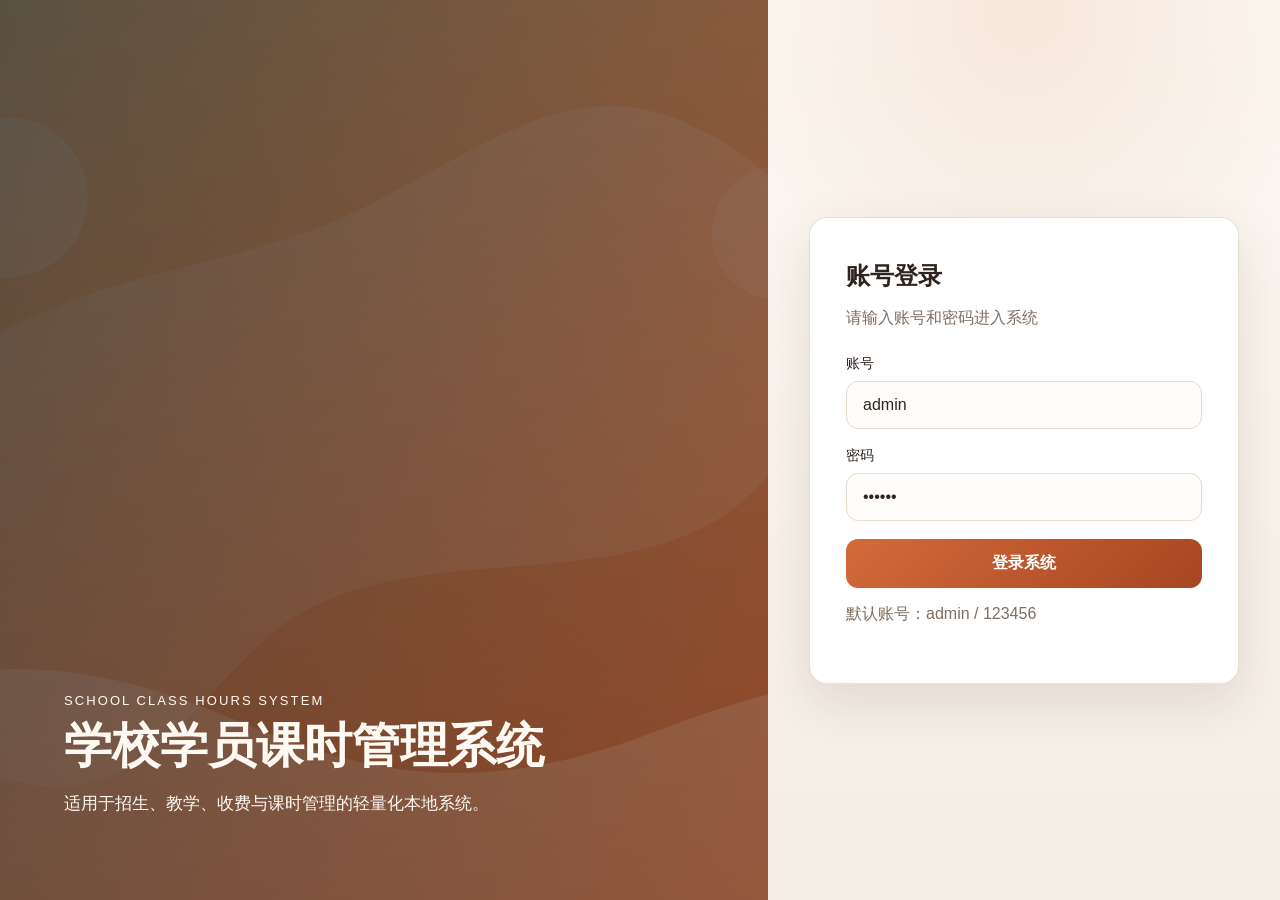
==== commit e50beab9: "修复今日办理默认日期筛选与分页异常" ====
--- a/pages/dashboard.html
+++ b/pages/dashboard.html
@@ -12,10 +12,9 @@
   <section class="dashboard">
     <aside class="sidebar">
       <div class="brand-block">
-        <div class="brand-mark">艺</div>
+        <div class="brand-mark">时</div>
         <div>
           <h2>课时管理系统</h2>
-          <p>School Admin</p>
         </div>
       </div>
 
@@ -69,6 +68,24 @@
             <input type="search" id="studentSearch" placeholder="搜索学员姓名" autocomplete="off" autocapitalize="off" autocorrect="off" spellcheck="false">
             <span>搜索</span>
           </label>
+          <button class="secondary-btn" type="button" id="exportDataBtn">导出数据</button>
+          <button class="secondary-btn" type="button" id="importDataBtn">导入数据</button>
+          <button class="secondary-btn" type="button" id="bindDataFileBtn">绑定数据文件</button>
+          <button class="secondary-btn" type="button" id="syncDataFileBtn">从文件同步</button>
+          <button class="secondary-btn" type="button" id="usageGuideBtn">使用说明</button>
+          <div class="top-tools-cluster">
+            <details class="top-tools-menu">
+              <summary class="secondary-btn" id="dataToolsToggle">数据工具</summary>
+              <div class="top-tools-dropdown">
+                <button class="secondary-btn" type="button" id="dataToolsExportBtn">导出数据</button>
+                <button class="secondary-btn" type="button" id="dataToolsImportBtn">导入数据</button>
+                <button class="secondary-btn" type="button" id="dataToolsBindBtn">绑定数据文件</button>
+                <button class="secondary-btn" type="button" id="dataToolsSyncBtn">从文件同步</button>
+              </div>
+            </details>
+          </div>
+          <input class="hidden" type="file" id="importDataInput" accept=".json,application/json">
+          <span class="data-file-status" id="dataFileStatus">未绑定数据文件</span>
           <button class="ghost-btn" type="button" id="logoutBtn">退出登录</button>
         </div>
       </header>
@@ -140,6 +157,11 @@
                   <tbody id="studentTableBody"></tbody>
                 </table>
               </div>
+              <div class="table-pagination">
+                <button class="secondary-btn" type="button" id="studentPrevPageBtn">上一页</button>
+                <span class="pagination-info" id="studentPageInfo">第 1 / 1 页</span>
+                <button class="secondary-btn" type="button" id="studentNextPageBtn">下一页</button>
+              </div>
             </article>
           </div>
         </section>
@@ -178,20 +200,24 @@
                     <input type="text" id="studentNameInput" autocomplete="off">
                   </div>
                   <div class="form-field">
-                    <label>家长姓名 <span class="required-mark">*</span></label>
+                    <label>家长姓名</label>
                     <input type="text" id="parentNameInput" autocomplete="off">
                   </div>
                   <div class="form-field">
-                    <label>联系电话 <span class="required-mark">*</span></label>
+                    <label>联系电话</label>
                     <input type="text" id="parentPhoneInput" autocomplete="off">
                   </div>
                   <div class="form-field">
-                    <label>学员年龄 <span class="required-mark">*</span></label>
+                    <label>学员年龄</label>
                     <input type="number" id="studentAgeInput" min="1">
                   </div>
                   <div class="form-field">
-                    <label>出生日期 <span class="required-mark">*</span></label>
+                    <label>出生日期</label>
                     <input type="date" id="birthMonthInput">
+                  </div>
+                  <div class="form-field">
+                    <label>鏍″尯 <span class="required-mark">*</span></label>
+                    <select id="campusSelect"></select>
                   </div>
                   <div class="form-field">
                     <label>报名课程类型 <span class="required-mark">*</span></label>
@@ -254,6 +280,11 @@
                   <tbody id="enrollmentTableBody"></tbody>
                 </table>
               </div>
+              <div class="table-pagination">
+                <button class="secondary-btn" type="button" id="enrollmentPrevPageBtn">上一页</button>
+                <span class="pagination-info" id="enrollmentPageInfo">第 1 / 1 页</span>
+                <button class="secondary-btn" type="button" id="enrollmentNextPageBtn">下一页</button>
+              </div>
             </div>
 
             <div class="business-panel" id="business-retail">
@@ -281,6 +312,11 @@
                   <tbody id="retailTableBody"></tbody>
                 </table>
               </div>
+              <div class="table-pagination">
+                <button class="secondary-btn" type="button" id="retailPrevPageBtn">上一页</button>
+                <span class="pagination-info" id="retailPageInfo">第 1 / 1 页</span>
+                <button class="secondary-btn" type="button" id="retailNextPageBtn">下一页</button>
+              </div>
             </div>
 
             <div class="business-panel" id="business-birthday">
@@ -303,6 +339,11 @@
                   </thead>
                   <tbody id="birthdayTableBody"></tbody>
                 </table>
+              </div>
+              <div class="table-pagination">
+                <button class="secondary-btn" type="button" id="birthdayPrevPageBtn">上一页</button>
+                <span class="pagination-info" id="birthdayPageInfo">第 1 / 1 页</span>
+                <button class="secondary-btn" type="button" id="birthdayNextPageBtn">下一页</button>
               </div>
             </div>
 
@@ -343,6 +384,11 @@
                   <tbody id="todayTableBody"></tbody>
                 </table>
               </div>
+              <div class="table-pagination">
+                <button class="secondary-btn" type="button" id="todayPrevPageBtn">上一页</button>
+                <span class="pagination-info" id="todayPageInfo">第 1 / 1 页</span>
+                <button class="secondary-btn" type="button" id="todayNextPageBtn">下一页</button>
+              </div>
             </div>
           </article>
         </section>
@@ -451,6 +497,11 @@
                 <tbody id="classTableBody"></tbody>
               </table>
             </div>
+            <div class="table-pagination">
+              <button class="secondary-btn" type="button" id="classPrevPageBtn">上一页</button>
+              <span class="pagination-info" id="classPageInfo">第 1 / 1 页</span>
+              <button class="secondary-btn" type="button" id="classNextPageBtn">下一页</button>
+            </div>
           </article>
         </section>
 
@@ -490,6 +541,13 @@
               <div class="form-field">
                 <label>上课日期</label>
                 <input type="date" id="sessionLessonDateInput">
+              </div>
+              <div class="form-field">
+                <label>搜索学员姓名</label>
+                <label class="search-box">
+                  <input type="search" id="sessionStudentSearch" placeholder="输入学员姓名" autocomplete="off">
+                  <span>搜索</span>
+                </label>
               </div>
             </div>
             <div class="session-class-toolbar">
@@ -568,6 +626,9 @@
                 <p class="card-tag">收费模式</p>
                 <h3>课时包设置</h3>
               </div>
+              <div class="inline-actions">
+                <button class="primary-btn" type="button" id="addChargePackageBtn">新增收费模式</button>
+              </div>
             </div>
             <div class="pricing-grid" id="chargePackageList"></div>
           </article>
@@ -602,6 +663,10 @@
               <div class="form-field">
                 <label>商品分类</label>
                 <select id="transactionCategoryFilter"></select>
+              </div>
+              <div class="form-field">
+                <label>鍔炵悊绫诲瀷</label>
+                <select id="transactionTypeFilter"></select>
               </div>
               <div class="form-field">
                 <label>搜索姓名</label>
@@ -656,6 +721,11 @@
                 <tbody id="transactionTableBody"></tbody>
               </table>
             </div>
+            <div class="table-pagination">
+              <button class="secondary-btn" type="button" id="transactionPrevPageBtn">上一页</button>
+              <span class="pagination-info" id="transactionPageInfo">第 1 / 1 页</span>
+              <button class="secondary-btn" type="button" id="transactionNextPageBtn">下一页</button>
+            </div>
           </article>
         </section>
       </section>
@@ -836,6 +906,36 @@
       <div class="enrollment-actions">
         <button class="primary-btn" type="button" id="saveRetailBtn">保存记录</button>
         <button class="secondary-btn" type="button" id="cancelRetailBtn">取消</button>
+      </div>
+    </div>
+  </div>
+
+  <div class="modal hidden" id="chargePackageModal">
+    <div class="modal-mask" id="chargePackageModalMask"></div>
+    <div class="modal-card">
+      <div class="modal-head">
+        <div>
+          <h3 id="chargePackageFormTitle">新增收费模式</h3>
+        </div>
+        <button class="close-btn" type="button" id="closeChargePackageModalBtn">关闭</button>
+      </div>
+      <div class="form-grid">
+        <div class="form-field">
+          <label>课包名称</label>
+          <input type="text" id="chargePackageNameInput" autocomplete="off">
+        </div>
+        <div class="form-field">
+          <label>课时数量</label>
+          <input type="number" id="chargePackageHoursInput" min="1" value="24">
+        </div>
+        <div class="form-field">
+          <label>收费金额</label>
+          <input type="number" id="chargePackagePriceInput" min="0" value="0">
+        </div>
+      </div>
+      <div class="enrollment-actions">
+        <button class="primary-btn" type="button" id="saveChargePackageBtn">保存收费模式</button>
+        <button class="secondary-btn" type="button" id="cancelChargePackageBtn">取消</button>
       </div>
     </div>
   </div>
@@ -901,10 +1001,52 @@
       <div class="form-field">
         <label id="managementEditorLabel">名称</label>
         <input type="text" id="managementEditorInput" autocomplete="off" autocapitalize="off" autocorrect="off" spellcheck="false">
-      </div>
-      <div class="enrollment-actions top-space">
+        </div>
+        <div class="management-editor-list hidden" id="managementEditorList"></div>
+        <div class="enrollment-actions top-space">
         <button class="primary-btn" type="button" id="saveManagementEditorBtn">保存</button>
         <button class="secondary-btn" type="button" id="cancelManagementEditorBtn">取消</button>
+      </div>
+    </div>
+  </div>
+
+  <div class="modal hidden" id="usageGuideModal">
+    <div class="modal-mask" id="usageGuideMask"></div>
+    <div class="modal-card guide-modal-card">
+      <div class="modal-head">
+        <div>
+          <h3 id="usageGuideTitle">系统使用说明</h3>
+        </div>
+        <button class="close-btn" type="button" id="closeUsageGuideBtn">关闭</button>
+      </div>
+      <div class="guide-sections">
+        <section class="guide-section">
+          <h4>首次使用</h4>
+          <ul>
+            <li>建议先创建校区、学科、教师、班级和收费模式。</li>
+            <li>首次使用前先点一次“绑定数据文件”，绑定固定的本地数据文件。</li>
+            <li>之后再开始录入真实的报名、上课、续费和退费数据。</li>
+          </ul>
+        </section>
+        <section class="guide-section">
+          <h4>日常备份</h4>
+          <ul>
+            <li>系统会自动保存，但建议定期点“导出数据”手动备份。</li>
+            <li>如果当天录入了很多重要数据，建议结束前再导出一次。</li>
+            <li>换电脑时，把导出的 JSON 文件复制到新电脑再导入即可。</li>
+          </ul>
+        </section>
+        <section class="guide-section">
+          <h4>导入与恢复</h4>
+          <ul>
+            <li>点“导入数据”可恢复之前导出的完整数据。</li>
+            <li>点“从文件同步”可从当前绑定的数据文件重新拉回数据。</li>
+            <li>如果页面数据异常，先不要继续录入，优先尝试同步或导入备份。</li>
+          </ul>
+        </section>
+      </div>
+      <div class="enrollment-actions">
+        <button class="primary-btn" type="button" id="confirmUsageGuideBtn">我知道了</button>
       </div>
     </div>
   </div>
--- a/css/style.css
+++ b/css/style.css
@@ -23,6 +23,10 @@
   color: var(--text);
 }
 
+body.modal-open {
+  overflow: hidden;
+}
+
 button,
 input {
   font: inherit;
@@ -229,29 +233,32 @@
 
 .brand-block {
   display: flex;
-  gap: 14px;
+  gap: 12px;
   align-items: center;
   margin-bottom: 30px;
-  padding: 18px;
+  padding: 16px 18px;
   border-radius: 16px;
   background: rgba(255, 255, 255, 0.72);
 }
 
 .brand-mark {
-  width: 52px;
-  height: 52px;
+  width: 48px;
+  height: 48px;
   display: grid;
   place-items: center;
-  border-radius: 14px;
-  background: linear-gradient(135deg, var(--accent), #3d718d);
+  border-radius: 16px;
+  background: linear-gradient(135deg, #d46a3a, #bf5327);
   color: #fff;
-  font-size: 24px;
+  font-size: 22px;
   font-weight: 700;
+  letter-spacing: 0;
+  box-shadow: inset 0 1px 0 rgba(255, 255, 255, 0.2);
 }
 
 .brand-block h2 {
-  margin: 0 0 4px;
+  margin: 0;
   font-size: 20px;
+  line-height: 1.2;
 }
 
 .menu {
@@ -345,20 +352,169 @@
   display: flex;
   gap: 14px;
   align-items: center;
+  flex-wrap: wrap;
+  justify-content: flex-end;
+}
+
+.data-file-status {
+  padding: 10px 14px;
+  border-radius: 12px;
+  background: #f7efe5;
+  color: var(--muted);
+  font-size: 13px;
+  white-space: nowrap;
+  flex: 0 0 auto;
 }
 
 .search-box {
   position: relative;
   min-width: 280px;
+  flex: 1 1 320px;
 }
 
 .search-box span {
   position: absolute;
-  right: 16px;
+  right: 14px;
   top: 50%;
   transform: translateY(-50%);
-  color: var(--muted);
-  font-size: 14px;
+  width: 18px;
+  height: 18px;
+  font-size: 0;
+  pointer-events: none;
+}
+
+.search-box span::before {
+  content: "";
+  position: absolute;
+  left: 0;
+  top: 0;
+  width: 10px;
+  height: 10px;
+  border: 2px solid var(--muted);
+  border-radius: 50%;
+}
+
+.search-box span::after {
+  content: "";
+  position: absolute;
+  right: 0;
+  bottom: 2px;
+  width: 7px;
+  height: 2px;
+  background: var(--muted);
+  transform: rotate(45deg);
+  border-radius: 2px;
+}
+
+input[type="search"]::-webkit-search-cancel-button,
+input[type="search"]::-webkit-search-decoration,
+input[type="search"]::-webkit-search-results-button,
+input[type="search"]::-webkit-search-results-decoration {
+  -webkit-appearance: none;
+  appearance: none;
+  display: none;
+}
+
+.top-actions .secondary-btn,
+.top-actions .ghost-btn,
+.top-actions .search-box,
+.top-tools-cluster,
+.data-file-status {
+  flex: 0 0 auto;
+  white-space: nowrap;
+}
+
+.top-actions .search-box {
+  flex: 1 1 320px;
+}
+
+#exportDataBtn,
+#importDataBtn,
+#bindDataFileBtn,
+#syncDataFileBtn {
+  display: none;
+}
+
+.top-tools-cluster {
+  display: flex;
+  align-items: center;
+  gap: 12px;
+  flex: 0 0 auto;
+}
+
+.top-tools-menu {
+  position: relative;
+}
+
+.top-tools-menu summary {
+  list-style: none;
+}
+
+.top-tools-menu summary::-webkit-details-marker {
+  display: none;
+}
+
+.top-tools-dropdown {
+  position: absolute;
+  top: calc(100% + 10px);
+  right: 0;
+  z-index: 8;
+  min-width: 200px;
+  display: grid;
+  gap: 8px;
+  padding: 12px;
+  border: 1px solid var(--line);
+  border-radius: 14px;
+  background: var(--panel-strong);
+  box-shadow: var(--shadow);
+}
+
+.top-tools-dropdown .secondary-btn {
+  width: 100%;
+  text-align: left;
+}
+
+#exportDataBtn,
+#importDataBtn,
+#bindDataFileBtn,
+#syncDataFileBtn {
+  display: none;
+}
+
+.top-tools-cluster {
+  position: relative;
+}
+
+.top-tools-menu {
+  position: relative;
+}
+
+.top-tools-menu summary {
+  list-style: none;
+}
+
+.top-tools-menu summary::-webkit-details-marker {
+  display: none;
+}
+
+.top-tools-dropdown {
+  position: absolute;
+  top: calc(100% + 10px);
+  right: 0;
+  z-index: 6;
+  min-width: 188px;
+  display: grid;
+  gap: 8px;
+  padding: 12px;
+  border: 1px solid var(--line);
+  border-radius: 14px;
+  background: var(--panel-strong);
+  box-shadow: var(--shadow);
+}
+
+.top-tools-dropdown .secondary-btn {
+  width: 100%;
+  text-align: left;
 }
 
 .content-grid {
@@ -441,6 +597,10 @@
   background-repeat: no-repeat;
 }
 
+input[type="date"] {
+  cursor: pointer;
+}
+
 .form-section {
   margin-bottom: 26px;
   padding: 20px;
@@ -533,6 +693,45 @@
   margin-bottom: 24px;
 }
 
+#teacherModal .enrollment-actions {
+  margin-top: 24px;
+}
+
+.management-editor-list {
+  margin-top: 16px;
+  display: grid;
+  gap: 12px;
+}
+
+.management-editor-list-head {
+  font-size: 14px;
+  color: var(--muted);
+}
+
+.management-editor-items {
+  display: grid;
+  gap: 10px;
+}
+
+.management-editor-item {
+  display: flex;
+  align-items: center;
+  justify-content: space-between;
+  gap: 16px;
+  padding: 12px 14px;
+  border: 1px solid var(--line);
+  border-radius: 12px;
+  background: #fffdfa;
+}
+
+.management-editor-empty {
+  padding: 14px 16px;
+  border: 1px dashed var(--line);
+  border-radius: 12px;
+  color: var(--muted);
+  background: #fffdfa;
+}
+
 .inline-actions {
   display: flex;
   gap: 12px;
@@ -686,6 +885,118 @@
 .teacher-card .inline-actions {
   margin-top: 18px;
   justify-content: flex-end;
+}
+
+.teacher-detail-row {
+  grid-column: 1 / -1;
+}
+
+.teacher-detail-wrap {
+  margin-top: 8px;
+  padding: 20px;
+  border: 1px solid #f0e2d3;
+  border-radius: 14px;
+  background: linear-gradient(180deg, #fffdf9, #fff7ed);
+  box-shadow: 0 10px 24px rgba(72, 47, 24, 0.06);
+}
+
+.teacher-detail-box {
+  display: grid;
+  gap: 16px;
+}
+
+.teacher-detail-grid {
+  display: grid;
+  grid-template-columns: repeat(2, minmax(0, 1fr));
+  gap: 14px;
+}
+
+.teacher-detail-item {
+  padding: 14px;
+  border-radius: 12px;
+  background: rgba(255, 255, 255, 0.78);
+  border: 1px solid #f2e7db;
+}
+
+.teacher-detail-item span {
+  display: block;
+  color: var(--muted);
+}
+
+.teacher-detail-item strong {
+  display: block;
+  margin-top: 6px;
+  color: var(--text);
+}
+
+.teacher-detail-section {
+  padding: 16px;
+  border-radius: 14px;
+  background: #fffaf4;
+  border: 1px solid #f0e2d3;
+}
+
+.teacher-detail-section-head {
+  display: flex;
+  align-items: center;
+  justify-content: space-between;
+  gap: 12px;
+  margin-bottom: 10px;
+}
+
+.teacher-detail-section h5 {
+  margin: 0;
+  font-size: 16px;
+}
+
+.teacher-detail-section p {
+  margin: 0;
+  color: var(--text);
+}
+
+.teacher-detail-meta {
+  color: var(--muted);
+  font-size: 13px;
+}
+
+.teacher-student-tags {
+  display: flex;
+  flex-wrap: wrap;
+  gap: 10px;
+}
+
+.teacher-student-tag {
+  padding: 8px 12px;
+  border-radius: 999px;
+  background: rgba(255, 255, 255, 0.9);
+  border: 1px solid #ead9c7;
+  color: var(--text);
+  font-size: 14px;
+}
+
+.teacher-empty-text {
+  color: var(--muted);
+}
+
+.teacher-detail-table {
+  overflow-x: auto;
+}
+
+.teacher-detail-table table {
+  width: 100%;
+  border-collapse: collapse;
+}
+
+.teacher-detail-table th,
+.teacher-detail-table td {
+  padding: 12px 10px;
+  border-bottom: 1px solid #f0e2d3;
+  text-align: left;
+}
+
+.teacher-detail-table th {
+  color: var(--muted);
+  font-weight: 600;
 }
 
 .session-flow-head {
@@ -866,6 +1177,23 @@
   min-width: 240px;
 }
 
+#panel-class .section-head {
+  align-items: center;
+}
+
+#panel-class .inline-actions {
+  display: flex;
+  align-items: center;
+  justify-content: flex-end;
+  gap: 12px;
+  flex-wrap: nowrap;
+}
+
+#panel-class .class-search-box {
+  flex: 0 0 260px;
+  min-width: 260px;
+}
+
 .class-type-editor input {
   flex: 1;
 }
@@ -902,6 +1230,14 @@
   border-radius: 14px;
   background: #fff8ef;
   border: 1px solid #f0e2d3;
+}
+
+.pricing-card-head {
+  display: flex;
+  align-items: flex-start;
+  justify-content: space-between;
+  gap: 12px;
+  margin-bottom: 10px;
 }
 
 .mini-stat strong,
@@ -1054,6 +1390,34 @@
 .status-normal {
   background: rgba(45, 138, 95, 0.12);
   color: var(--success);
+}
+
+.transaction-type-retail {
+  background: rgba(58, 107, 170, 0.12);
+  color: #2f5f9f;
+}
+
+.transaction-type-renewal {
+  background: rgba(201, 126, 37, 0.14);
+  color: #9a5c14;
+}
+
+.transaction-type-default {
+  background: rgba(99, 85, 69, 0.12);
+  color: #6c5b49;
+}
+
+.transaction-amount-income,
+.transaction-amount-expense {
+  font-weight: 700;
+}
+
+.transaction-amount-income {
+  color: var(--success);
+}
+
+.transaction-amount-expense {
+  color: #b84a3a;
 }
 
 .detail-row td {
@@ -1384,6 +1748,12 @@
   justify-content: space-between;
   gap: 16px;
   margin-bottom: 20px;
+  position: sticky;
+  top: -26px;
+  z-index: 2;
+  padding: 26px 0 16px;
+  background: var(--panel-strong);
+  border-bottom: 1px solid rgba(230, 220, 207, 0.85);
 }
 
 .modal-list {
@@ -1423,6 +1793,34 @@
 
 .renewal-card-actions .primary-btn {
   min-width: 96px;
+}
+
+.guide-modal-card {
+  width: min(92vw, 760px);
+}
+
+.guide-sections {
+  display: grid;
+  gap: 16px;
+}
+
+.guide-section {
+  padding: 18px;
+  border: 1px solid #f0e2d3;
+  border-radius: 14px;
+  background: #fffaf4;
+}
+
+.guide-section h4 {
+  margin: 0 0 10px;
+  font-size: 18px;
+}
+
+.guide-section ul {
+  margin: 0;
+  padding-left: 20px;
+  color: var(--muted);
+  line-height: 1.8;
 }
 
 .toast {
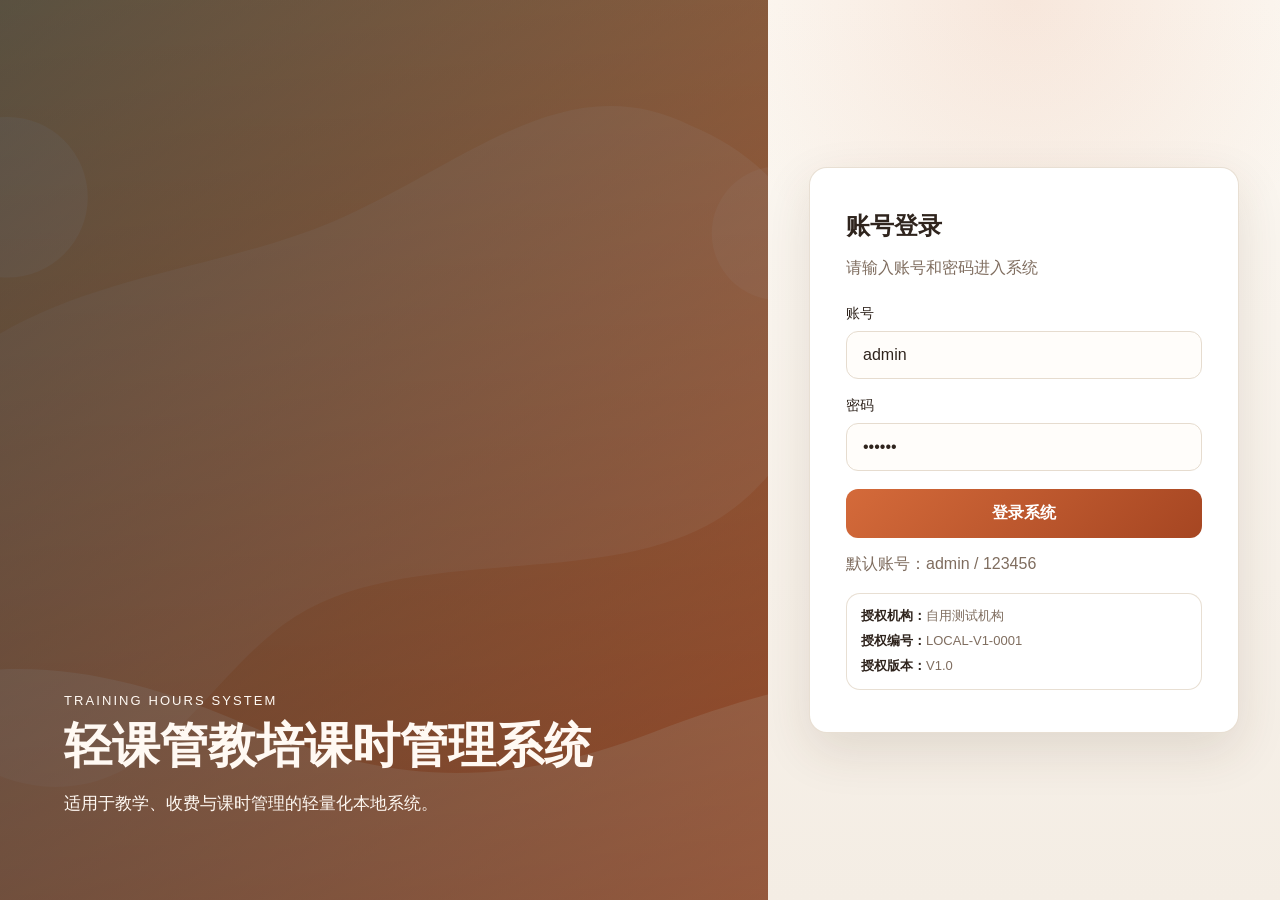
==== commit ece179cb: "完善交付版授权信息与交付包结构" ====
--- a/pages/dashboard.html
+++ b/pages/dashboard.html
@@ -1,10 +1,10 @@
-<!DOCTYPE html>
+﻿<!DOCTYPE html>
 <html lang="zh-CN">
 
 <head>
   <meta charset="UTF-8">
   <meta name="viewport" content="width=device-width, initial-scale=1.0">
-  <title>学校学员课时管理系统</title>
+  <title>轻课管教培课时管理系统</title>
   <link rel="stylesheet" href="../css/style.css">
 </head>
 
@@ -12,10 +12,17 @@
   <section class="dashboard">
     <aside class="sidebar">
       <div class="brand-block">
-        <div class="brand-mark">时</div>
-        <div>
-          <h2>课时管理系统</h2>
-        </div>
+        <div class="brand-mark">
+          <img src="../images/Logo.svg" alt="课时管理系统标识" class="brand-logo" />
+        </div>
+        <div class="brand-text">
+          <h2>轻课管教培课时管理系统</h2>
+        </div>
+      </div>
+      <div class="sidebar-license">
+        <p><strong>授权机构：</strong><span id="sidebarLicenseInstitution">-</span></p>
+        <p><strong>授权编号：</strong><span id="sidebarLicenseCode">-</span></p>
+        <p><strong>授权版本：</strong><span id="sidebarLicenseVersion">-</span></p>
       </div>
 
       <nav class="menu">
@@ -1023,7 +1030,7 @@
         <section class="guide-section">
           <h4>首次使用</h4>
           <ul>
-            <li>建议先创建校区、学科、教师、班级和收费模式。</li>
+            <li>建议先创建校区（在“流水管理 -> 校区管理”中创建）、学科、教师、班级和收费模式。</li>
             <li>首次使用前先点一次“绑定数据文件”，绑定固定的本地数据文件。</li>
             <li>之后再开始录入真实的报名、上课、续费和退费数据。</li>
           </ul>
@@ -1051,8 +1058,45 @@
     </div>
   </div>
 
+  <div class="modal hidden" id="confirmDialogModal">
+    <div class="modal-mask"></div>
+    <div class="modal-card confirm-dialog-card">
+      <div class="confirm-dialog-body">
+        <h3 id="confirmDialogTitle">确认删除</h3>
+        <p id="confirmDialogMessage">确认执行当前删除操作吗？</p>
+      </div>
+      <div class="enrollment-actions confirm-dialog-actions">
+        <button class="table-refund-btn" type="button" id="confirmDialogConfirmBtn">确认删除</button>
+        <button class="secondary-btn" type="button" id="confirmDialogCancelBtn">取消</button>
+      </div>
+    </div>
+  </div>
+
+  <div class="modal hidden" id="inputDialogModal">
+    <div class="modal-mask"></div>
+    <div class="modal-card input-dialog-card">
+      <div class="modal-head">
+        <div>
+          <h3 id="inputDialogTitle">输入内容</h3>
+          <p class="modal-tip hidden" id="inputDialogHint"></p>
+        </div>
+      </div>
+      <div class="form-grid compact-grid">
+        <label class="field">
+          <span id="inputDialogLabel">请输入内容</span>
+          <input id="inputDialogInput" type="text" autocomplete="off" />
+        </label>
+      </div>
+      <div class="enrollment-actions">
+        <button class="secondary-btn" type="button" id="inputDialogCancelBtn">取消</button>
+        <button class="primary-btn" type="button" id="inputDialogConfirmBtn">确认</button>
+      </div>
+    </div>
+  </div>
+
   <div class="toast hidden" id="toast"></div>
 
+  <script src="../授权信息.js"></script>
   <script src="../js/dashboard/core/state.js"></script>
   <script src="../js/dashboard/core/utils.js"></script>
   <script src="../js/dashboard/modules/common.js"></script>
@@ -1071,3 +1115,6 @@
 </body>
 
 </html>
+
+
+
--- a/css/style.css
+++ b/css/style.css
@@ -1,4 +1,4 @@
-:root {
+﻿:root {
   --bg: #f4f1eb;
   --panel-strong: #fff;
   --line: #e6dccf;
@@ -233,7 +233,8 @@
 
 .brand-block {
   display: flex;
-  gap: 12px;
+  flex-direction: column;
+  gap: 10px;
   align-items: center;
   margin-bottom: 30px;
   padding: 16px 18px;
@@ -242,23 +243,31 @@
 }
 
 .brand-mark {
-  width: 48px;
-  height: 48px;
+  width: 60px;
+  height: 60px;
   display: grid;
   place-items: center;
-  border-radius: 16px;
-  background: linear-gradient(135deg, #d46a3a, #bf5327);
-  color: #fff;
-  font-size: 22px;
-  font-weight: 700;
-  letter-spacing: 0;
-  box-shadow: inset 0 1px 0 rgba(255, 255, 255, 0.2);
+  overflow: hidden;
+  flex-shrink: 0;
+}
+
+.brand-text {
+  width: 100%;
+  text-align: center;
+}
+
+.brand-logo {
+  width: 100%;
+  height: 100%;
+  display: block;
+  object-fit: cover;
 }
 
 .brand-block h2 {
   margin: 0;
-  font-size: 20px;
+  font-size: 18px;
   line-height: 1.2;
+  white-space: normal;
 }
 
 .menu {
@@ -1804,6 +1813,11 @@
   gap: 16px;
 }
 
+.guide-modal-card .enrollment-actions {
+  margin-top: 24px;
+  margin-bottom: 0;
+}
+
 .guide-section {
   padding: 18px;
   border: 1px solid #f0e2d3;
@@ -1821,6 +1835,49 @@
   padding-left: 20px;
   color: var(--muted);
   line-height: 1.8;
+}
+
+.confirm-dialog-card {
+  width: min(92vw, 460px);
+  padding: 24px;
+}
+
+.input-dialog-card {
+  width: min(92vw, 520px);
+  padding: 24px;
+}
+
+.confirm-dialog-body {
+  display: grid;
+  gap: 10px;
+  margin-bottom: 18px;
+}
+
+.input-dialog-card .modal-head {
+  margin-bottom: 16px;
+}
+
+.input-dialog-card .modal-tip {
+  margin-top: 6px;
+}
+
+.input-dialog-card .enrollment-actions {
+  margin-top: 20px;
+}
+
+.confirm-dialog-body h3,
+.confirm-dialog-body p {
+  margin: 0;
+}
+
+.confirm-dialog-body p {
+  color: var(--muted);
+  line-height: 1.8;
+  white-space: pre-line;
+}
+
+.confirm-dialog-actions {
+  justify-content: flex-end;
 }
 
 .toast {
@@ -1910,3 +1967,38 @@
     align-items: stretch;
   }
 }
+
+
+.license-panel,
+.sidebar-license {
+  border: 1px solid rgba(230, 220, 207, 0.9);
+  background: rgba(255, 255, 255, 0.72);
+  border-radius: 14px;
+  padding: 12px 14px;
+}
+
+.license-panel {
+  margin-top: 18px;
+}
+
+.sidebar-license {
+  margin-bottom: 20px;
+}
+
+.license-panel p,
+.sidebar-license p {
+  margin: 0;
+  font-size: 13px;
+  line-height: 1.6;
+  color: var(--muted);
+}
+
+.license-panel p + p,
+.sidebar-license p + p {
+  margin-top: 4px;
+}
+
+.license-panel strong,
+.sidebar-license strong {
+  color: var(--text);
+}
